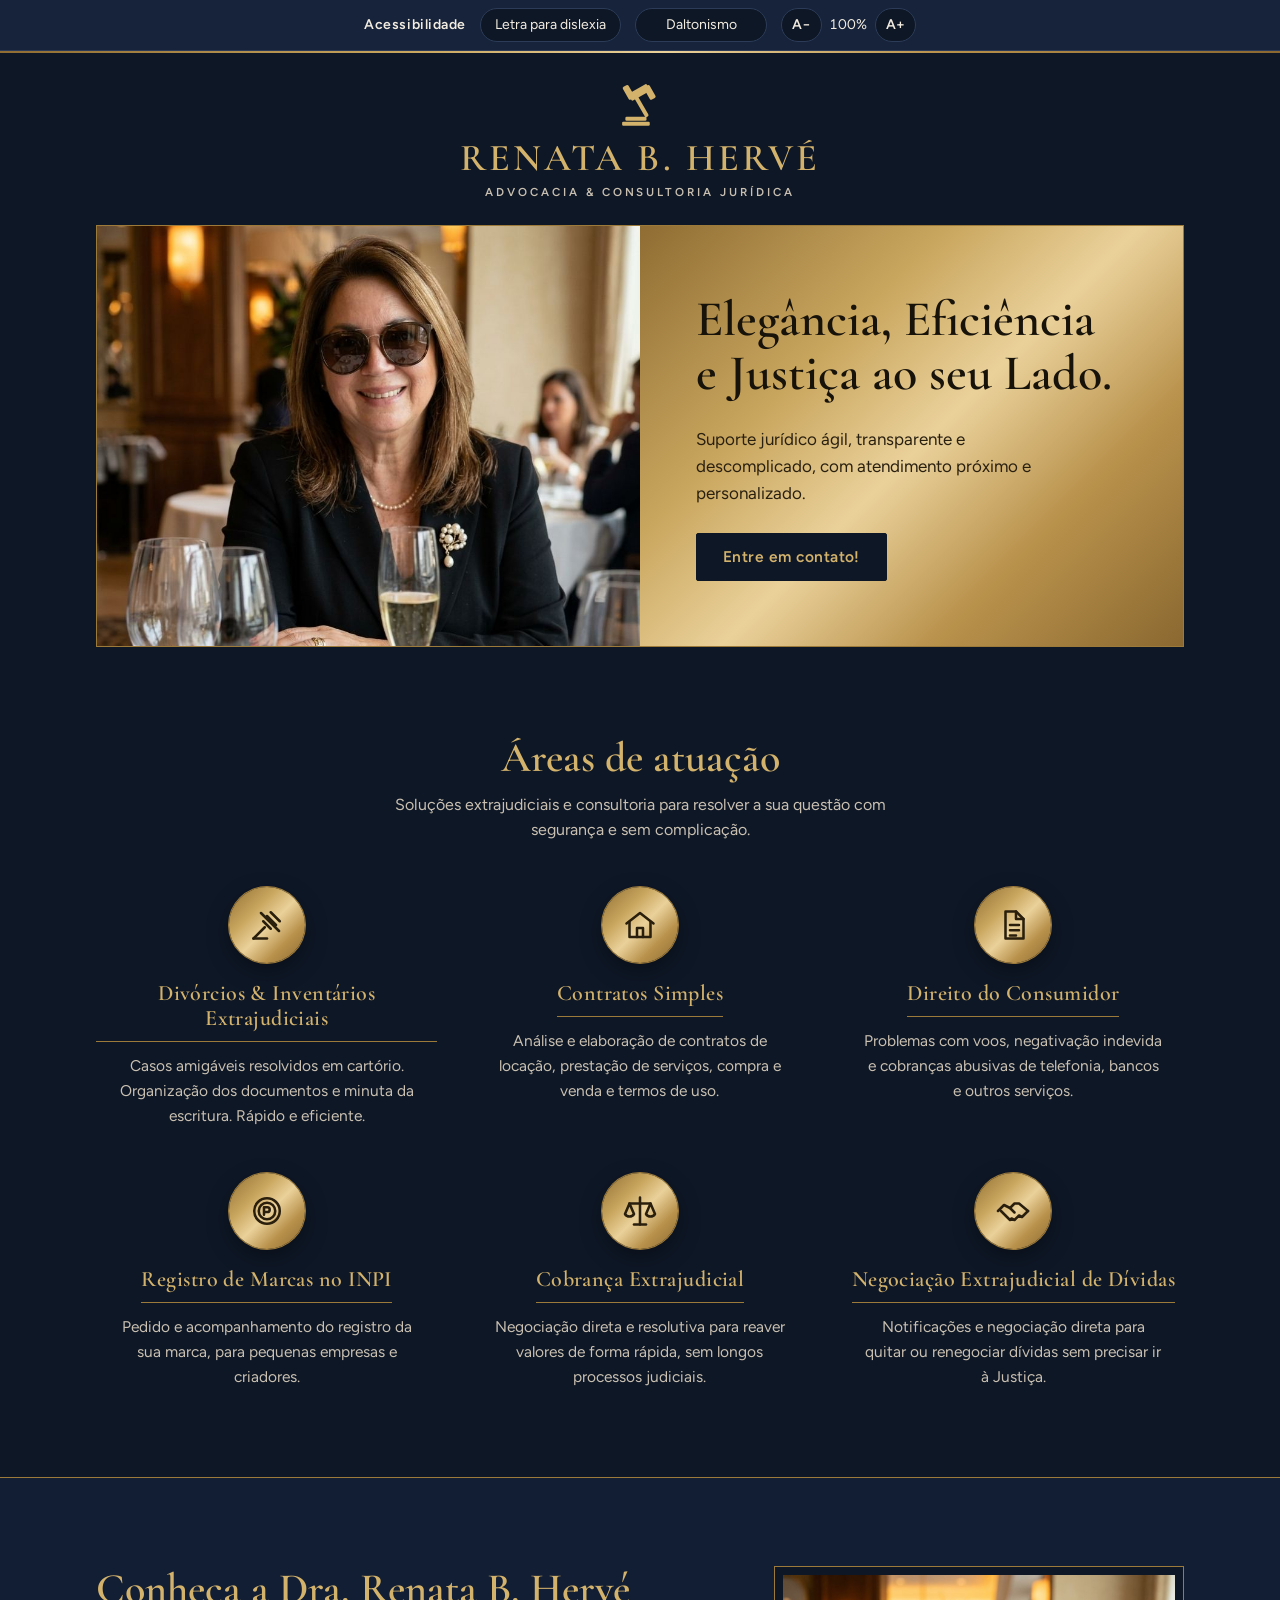
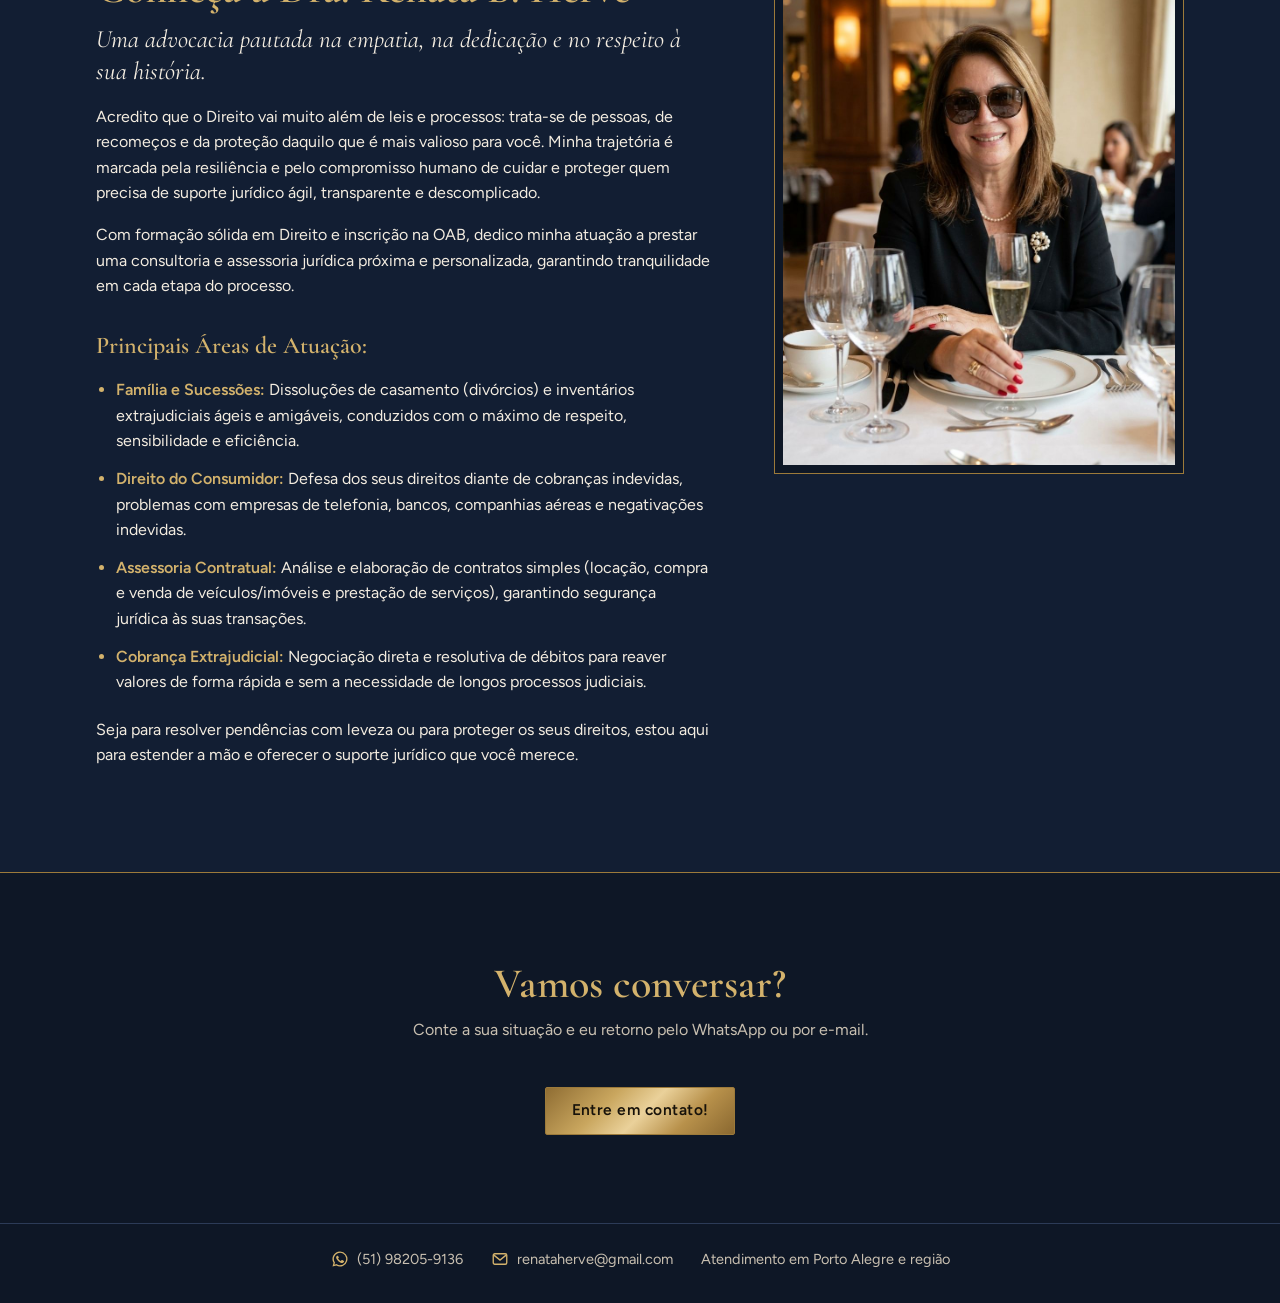
==== advocacia/index.html @ c24a920f "Site da advocacia em /advocacia/ com formulário de contato Co-Authored-By: Claude Opus 5.5 (1M conte" ====
<!doctype html>
<html lang="pt-BR">
<head>
<meta charset="utf-8">
<meta name="viewport" content="width=device-width, initial-scale=1, viewport-fit=cover">
<title>Renata B. Hervé · Advocacia e Consultoria Jurídica</title>
<meta name="description" content="Dra. Renata B. Hervé: família e sucessões, direito do consumidor, contratos, cobrança extrajudicial e registro de marcas. Atendimento próximo e descomplicado.">
<link rel="preconnect" href="https://fonts.googleapis.com">
<link rel="preconnect" href="https://fonts.gstatic.com" crossorigin>
<link rel="stylesheet" href="https://fonts.googleapis.com/css2?family=Cormorant+Garamond:wght@500;600&family=Figtree:wght@400;500;600&display=swap">
<link rel="stylesheet" href="../a11y.css">
<script src="../a11y.js" defer></script>
<style>
/* Azul-marinho e dourado, como no modelo, com tudo reto. O site é escuro nos dois temas do sistema. */
:root {
  --bg: #0e1726; --bg-soft: #16233a; --panel: #121e33; --ink: #f3ece0; --ink-soft: #c9c0b1;
  --gold: #d3b26c; --gold-deep: #9c7a3a; --gold-ink: #17120a; --line: #2c3b57;
  --accent: #d3b26c; --accent-ink: #17120a;
  --gold-grad: linear-gradient(135deg, #8f6d33 0%, #c9a65e 32%, #ead19a 52%, #b8914b 74%, #8a6830 100%);
  --font-display: "Cormorant Garamond", Georgia, "Times New Roman", serif;
  --font-body: "Figtree", "Segoe UI", system-ui, sans-serif;
  --gutter-l: max(16px, env(safe-area-inset-left, 0px));
  --gutter-r: max(16px, env(safe-area-inset-right, 0px));
  color-scheme: dark;
}
@media (prefers-color-scheme: dark) { :root:not([data-theme="light"]) { --bg: #0e1726; } }
:root[data-theme="dark"] { --bg: #0e1726; }
* { box-sizing: border-box; }
[hidden] { display: none !important; }
::selection { background: var(--gold); color: var(--gold-ink); }
html { scroll-behavior: smooth; }
body { margin: 0; background: var(--bg); color: var(--ink); font-family: var(--font-body); font-size: 16px; line-height: 1.6; }
.wrap { max-width: 1120px; margin-inline: auto; padding-left: var(--gutter-l); padding-right: var(--gutter-r); }
a { color: inherit; }
:focus-visible { outline: 2px solid var(--gold); outline-offset: 3px; border-radius: 4px; }
.fio { height: 2px; background: var(--gold-grad); }

/* Cabeçalho */
.topo { text-align: center; padding-block: 28px 24px; }
.marca { display: inline-flex; flex-direction: column; align-items: center; gap: 6px; text-decoration: none; }
.marca svg { width: 52px; height: 52px; color: var(--gold); }
.marca-nome { font-family: var(--font-display); font-weight: 600; font-size: clamp(28px, 4vw, 38px); letter-spacing: .08em; line-height: 1; color: var(--gold); }
.marca-sub { font-size: 11.5px; font-weight: 600; letter-spacing: .26em; text-transform: uppercase; color: var(--ink-soft); }

/* Destaque: foto e painel dourado lado a lado */
.destaque { display: grid; grid-template-columns: minmax(0, 1fr) minmax(0, 1fr); border: 1px solid var(--gold-deep); }
.destaque-foto { margin: 0; min-height: 420px; position: relative; }
.destaque-foto img { position: absolute; inset: 0; width: 100%; height: 100%; object-fit: cover; object-position: 50% 22%; display: block; }
.destaque-painel { background: var(--gold-grad); color: var(--gold-ink); display: grid; align-content: center; gap: 26px; padding: clamp(28px, 5vw, 56px); }
.destaque-painel h1 { font-family: var(--font-display); font-weight: 600; font-size: clamp(32px, 4.2vw, 50px); line-height: 1.08; margin: 0; text-wrap: balance; }
.destaque-painel p { margin: 0; font-size: 17px; max-width: 34ch; color: #2a2010; }

.btn { display: inline-flex; align-items: center; justify-content: center; gap: 10px; min-height: 48px; padding: 0 26px; font: inherit; font-weight: 600; font-size: 15.5px; letter-spacing: .03em; text-decoration: none; border: 1.5px solid var(--gold); cursor: pointer; border-radius: 2px; }
.btn svg { width: 20px; height: 20px; flex: none; }
.btn-escuro { background: var(--bg); color: var(--gold); border-color: var(--bg); justify-self: start; }
.btn-escuro:hover { background: #17233a; }
.btn-ouro { background: var(--gold-grad); color: var(--gold-ink); border-color: var(--gold-deep); }
.btn-ouro:hover { filter: brightness(1.06); }
.btn-linha { background: transparent; color: var(--gold); }
.btn-linha:hover { background: rgba(211,178,108,.1); }

/* Áreas de atuação */
.secao { padding-block: clamp(56px, 7vw, 88px); }
.titulo { font-family: var(--font-display); font-weight: 600; color: var(--gold); font-size: clamp(30px, 3.6vw, 42px); line-height: 1.1; margin: 0 0 10px; text-align: center; }
.titulo-sub { text-align: center; color: var(--ink-soft); margin: 0 auto 44px; max-width: 56ch; }
.areas { display: grid; grid-template-columns: repeat(3, minmax(0, 1fr)); gap: 44px 32px; margin: 0; padding: 0; list-style: none; }
.area { text-align: center; display: grid; justify-items: center; align-content: start; gap: 12px; }
.icone { width: 76px; height: 76px; border-radius: 50%; background: var(--gold-grad); display: grid; place-items: center; box-shadow: 0 0 0 1px var(--gold-deep), 0 8px 22px rgba(0,0,0,.35); }
.icone svg { width: 36px; height: 36px; color: #2a1f0c; }
.area h3 { font-family: var(--font-display); font-weight: 600; font-size: 22px; line-height: 1.15; letter-spacing: .02em; color: var(--gold); margin: 6px 0 0; padding-bottom: 10px; border-bottom: 1px solid var(--gold-deep); }
.area p { margin: 0; color: var(--ink-soft); font-size: 15.5px; max-width: 30ch; }

/* Sobre */
.sobre { background: var(--panel); border-block: 1px solid var(--gold-deep); }
.sobre .wrap { display: grid; grid-template-columns: minmax(0, 1.5fr) minmax(0, 1fr); gap: clamp(28px, 5vw, 64px); align-items: start; }
.sobre .titulo { text-align: left; }
.sobre-lead { font-family: var(--font-display); font-size: clamp(21px, 2.2vw, 25px); line-height: 1.3; color: var(--ink); margin: 0 0 22px; font-style: italic; }
.sobre-texto p { margin: 0 0 16px; max-width: 66ch; }
.sobre-texto h3 { font-family: var(--font-display); font-weight: 600; font-size: 24px; color: var(--gold); margin: 28px 0 12px; }
.sobre-texto ul { margin: 0 0 22px; padding-left: 20px; display: grid; gap: 12px; max-width: 66ch; }
.sobre-texto li::marker { color: var(--gold); }
.sobre-texto strong { color: var(--gold); font-weight: 600; }
.sobre-foto { margin: 0; border: 1px solid var(--gold-deep); padding: 8px; background: var(--bg); position: sticky; top: 24px; }
.sobre-foto img { width: 100%; height: auto; display: block; aspect-ratio: 4 / 5; object-fit: cover; object-position: 50% 20%; }

/* Contato */
.contato { text-align: center; }
.contato .acoes { display: flex; flex-wrap: wrap; gap: 12px; justify-content: center; margin-top: 8px; }
.rodape { border-top: 1px solid var(--line); padding-block: 24px 32px; color: var(--ink-soft); font-size: 14.5px; }
.rodape .wrap { display: flex; flex-wrap: wrap; gap: 10px 28px; justify-content: center; align-items: center; }
.rodape a { text-decoration: none; display: inline-flex; align-items: center; gap: 8px; }
.rodape a:hover { color: var(--gold); }
.rodape svg { width: 18px; height: 18px; color: var(--gold); flex: none; }

/* Formulário "Entre em contato!" */
dialog.form { width: min(520px, calc(100vw - 32px)); max-height: calc(100dvh - 32px); padding: 0; border: 1px solid var(--gold-deep); background: var(--bg-soft); color: var(--ink); overflow: auto; }
dialog.form::backdrop { background: rgba(5, 9, 16, .72); }
.form-corpo { padding: 26px clamp(18px, 4vw, 30px) 28px; display: grid; gap: 16px; }
.form-topo { display: flex; justify-content: space-between; align-items: start; gap: 12px; }
.form h2 { font-family: var(--font-display); font-weight: 600; color: var(--gold); font-size: 30px; line-height: 1.1; margin: 0; }
.form-intro { margin: -6px 0 0; color: var(--ink-soft); font-size: 15px; }
.fechar { background: none; border: 1px solid var(--line); color: var(--ink); width: 40px; height: 40px; flex: none; display: grid; place-items: center; cursor: pointer; border-radius: 2px; }
.fechar:hover { border-color: var(--gold); color: var(--gold); }
.fechar svg { width: 18px; height: 18px; }
.campo { display: grid; gap: 6px; }
.campo label { font-weight: 600; font-size: 14.5px; }
.campo input, .campo select, .campo textarea { font: inherit; color: var(--ink); background: var(--bg); border: 1px solid var(--line); border-radius: 2px; padding: 11px 12px; width: 100%; }
.campo textarea { min-height: 130px; resize: vertical; }
.campo input:focus, .campo select:focus, .campo textarea:focus { outline: 2px solid var(--gold); outline-offset: 0; border-color: var(--gold); }
.erro { color: #f1a78f; font-size: 14px; margin: -4px 0 0; }
.form-acoes { display: grid; grid-template-columns: 1fr 1fr; gap: 10px; margin-top: 4px; }

@media (max-width: 900px) {
  .areas { grid-template-columns: repeat(2, minmax(0, 1fr)); }
  .sobre .wrap { grid-template-columns: minmax(0, 1fr); }
  .sobre-foto { position: static; max-width: 420px; order: -1; }
}
@media (max-width: 720px) {
  .destaque { grid-template-columns: minmax(0, 1fr); }
  .destaque-foto { min-height: 0; aspect-ratio: 4 / 4.2; }
  .btn-escuro { justify-self: stretch; }
}
@media (max-width: 520px) {
  .areas { grid-template-columns: minmax(0, 1fr); gap: 36px; }
  .form-acoes { grid-template-columns: minmax(0, 1fr); }
  .contato .btn { width: 100%; }
}
</style>
</head>
<body>
<div class="fio"></div>
<header class="topo">
  <a class="marca" href="./" aria-label="Renata B. Hervé, Advocacia e Consultoria Jurídica, início">
    <svg viewBox="0 0 64 64" fill="currentColor" aria-hidden="true">
      <rect x="18" y="9" width="26" height="10" rx="2" transform="rotate(-30 31 14)"/>
      <rect x="14" y="5" width="8" height="18" rx="2" transform="rotate(-30 18 14)"/>
      <rect x="40" y="5" width="8" height="18" rx="2" transform="rotate(-30 44 14)"/>
      <rect x="31" y="16" width="5" height="30" rx="2" transform="rotate(-30 33.5 31)"/>
      <rect x="10" y="50" width="34" height="5" rx="1.5"/>
      <rect x="14" y="44" width="26" height="5" rx="1.5"/>
    </svg>
    <span class="marca-nome">RENATA B. HERVÉ</span>
    <span class="marca-sub">Advocacia &amp; Consultoria Jurídica</span>
  </a>
</header>

<main>
  <div class="wrap">
    <section class="destaque" aria-labelledby="titulo-principal">
      <figure class="destaque-foto"><img src="../img/renata.jpg" alt="Dra. Renata B. Hervé sorrindo, sentada à mesa de um restaurante" width="896" height="1195"></figure>
      <div class="destaque-painel">
        <h1 id="titulo-principal">Elegância, Eficiência e Justiça ao seu Lado.</h1>
        <p>Suporte jurídico ágil, transparente e descomplicado, com atendimento próximo e personalizado.</p>
        <button type="button" class="btn btn-escuro" data-abrir-form>Entre em contato!</button>
      </div>
    </section>
  </div>

  <section class="secao" id="areas" aria-labelledby="areas-titulo">
    <div class="wrap">
      <h2 class="titulo" id="areas-titulo">Áreas de atuação</h2>
      <p class="titulo-sub">Soluções extrajudiciais e consultoria para resolver a sua questão com segurança e sem complicação.</p>
      <ul class="areas">
        <li class="area">
          <span class="icone" aria-hidden="true"><svg viewBox="0 0 24 24" fill="none" stroke="currentColor" stroke-width="1.7" stroke-linecap="round" stroke-linejoin="round"><path d="m14.5 3.5 6 6M12 6l6 6M9.5 9.5l5 5M8 4l12 12M3 21l7.5-7.5"/><path d="M3 21h9"/></svg></span>
          <h3>Divórcios &amp; Inventários Extrajudiciais</h3>
          <p>Casos amigáveis resolvidos em cartório. Organização dos documentos e minuta da escritura. Rápido e eficiente.</p>
        </li>
        <li class="area">
          <span class="icone" aria-hidden="true"><svg viewBox="0 0 24 24" fill="none" stroke="currentColor" stroke-width="1.7" stroke-linecap="round" stroke-linejoin="round"><path d="M3 11 12 4l9 7"/><path d="M5 10v10h14V10"/><path d="M10 20v-6h4v6"/></svg></span>
          <h3>Contratos Simples</h3>
          <p>Análise e elaboração de contratos de locação, prestação de serviços, compra e venda e termos de uso.</p>
        </li>
        <li class="area">
          <span class="icone" aria-hidden="true"><svg viewBox="0 0 24 24" fill="none" stroke="currentColor" stroke-width="1.7" stroke-linecap="round" stroke-linejoin="round"><path d="M7 3h7l5 5v13H7z"/><path d="M14 3v5h5"/><path d="M10 12h6M10 15.5h6M10 19h4"/></svg></span>
          <h3>Direito do Consumidor</h3>
          <p>Problemas com voos, negativação indevida e cobranças abusivas de telefonia, bancos e outros serviços.</p>
        </li>
        <li class="area">
          <span class="icone" aria-hidden="true"><svg viewBox="0 0 24 24" fill="none" stroke="currentColor" stroke-width="1.7" stroke-linecap="round" stroke-linejoin="round"><circle cx="12" cy="12" r="8.5"/><circle cx="12" cy="12" r="5.5"/><path d="M10 14.5v-5h2.2a1.6 1.6 0 0 1 0 3.2H10"/></svg></span>
          <h3>Registro de Marcas no INPI</h3>
          <p>Pedido e acompanhamento do registro da sua marca, para pequenas empresas e criadores.</p>
        </li>
        <li class="area">
          <span class="icone" aria-hidden="true"><svg viewBox="0 0 24 24" fill="none" stroke="currentColor" stroke-width="1.7" stroke-linecap="round" stroke-linejoin="round"><path d="M12 3v18M5 7h14"/><path d="m5 7-3 7a3.5 3.5 0 0 0 6 0z"/><path d="m19 7-3 7a3.5 3.5 0 0 0 6 0z"/><path d="M8 21h8"/></svg></span>
          <h3>Cobrança Extrajudicial</h3>
          <p>Negociação direta e resolutiva para reaver valores de forma rápida, sem longos processos judiciais.</p>
        </li>
        <li class="area">
          <span class="icone" aria-hidden="true"><svg viewBox="0 0 24 24" fill="none" stroke="currentColor" stroke-width="1.7" stroke-linecap="round" stroke-linejoin="round"><path d="m2 12 4-4 4 2 3-3h3l6 5"/><path d="m22 12-4 4-2-1-3 3-2-1-1 1-6-6"/><path d="m10 10 3 3"/></svg></span>
          <h3>Negociação Extrajudicial de Dívidas</h3>
          <p>Notificações e negociação direta para quitar ou renegociar dívidas sem precisar ir à Justiça.</p>
        </li>
      </ul>
    </div>
  </section>

  <section class="secao sobre" id="sobre" aria-labelledby="sobre-titulo">
    <div class="wrap">
      <div class="sobre-texto">
        <h2 class="titulo" id="sobre-titulo">Conheça a Dra. Renata B. Hervé</h2>
        <p class="sobre-lead">Uma advocacia pautada na empatia, na dedicação e no respeito à sua história.</p>
        <p>Acredito que o Direito vai muito além de leis e processos: trata-se de pessoas, de recomeços e da proteção daquilo que é mais valioso para você. Minha trajetória é marcada pela resiliência e pelo compromisso humano de cuidar e proteger quem precisa de suporte jurídico ágil, transparente e descomplicado.</p>
        <p>Com formação sólida em Direito e inscrição na OAB, dedico minha atuação a prestar uma consultoria e assessoria jurídica próxima e personalizada, garantindo tranquilidade em cada etapa do processo.</p>
        <h3>Principais Áreas de Atuação:</h3>
        <ul>
          <li><strong>Família e Sucessões:</strong> Dissoluções de casamento (divórcios) e inventários extrajudiciais ágeis e amigáveis, conduzidos com o máximo de respeito, sensibilidade e eficiência.</li>
          <li><strong>Direito do Consumidor:</strong> Defesa dos seus direitos diante de cobranças indevidas, problemas com empresas de telefonia, bancos, companhias aéreas e negativações indevidas.</li>
          <li><strong>Assessoria Contratual:</strong> Análise e elaboração de contratos simples (locação, compra e venda de veículos/imóveis e prestação de serviços), garantindo segurança jurídica às suas transações.</li>
          <li><strong>Cobrança Extrajudicial:</strong> Negociação direta e resolutiva de débitos para reaver valores de forma rápida e sem a necessidade de longos processos judiciais.</li>
        </ul>
        <p>Seja para resolver pendências com leveza ou para proteger os seus direitos, estou aqui para estender a mão e oferecer o suporte jurídico que você merece.</p>
      </div>
      <figure class="sobre-foto"><img src="../img/renata.jpg" alt="" width="896" height="1195" loading="lazy"></figure>
    </div>
  </section>

  <section class="secao contato" id="contato" aria-labelledby="contato-titulo">
    <div class="wrap">
      <h2 class="titulo" id="contato-titulo">Vamos conversar?</h2>
      <p class="titulo-sub">Conte a sua situação e eu retorno pelo WhatsApp ou por e-mail.</p>
      <div class="acoes"><button type="button" class="btn btn-ouro" data-abrir-form>Entre em contato!</button></div>
    </div>
  </section>
</main>

<footer class="rodape">
  <div class="wrap">
    <a href="https://wa.me/5551982059136" target="_blank" rel="noopener"><svg viewBox="0 0 24 24" fill="currentColor" aria-hidden="true"><path d="M12 2a10 10 0 0 0-8.6 15.1L2 22l5-1.3A10 10 0 1 0 12 2zm0 18.2a8.2 8.2 0 0 1-4.2-1.2l-.3-.2-3 .8.8-2.9-.2-.3A8.2 8.2 0 1 1 12 20.2zm4.5-6.1c-.2-.1-1.5-.7-1.7-.8s-.4-.1-.6.1-.7.8-.8 1-.3.2-.5.1a6.7 6.7 0 0 1-3.3-2.9c-.3-.4.2-.4.7-1.4.1-.2 0-.3 0-.4l-.8-1.8c-.2-.5-.4-.4-.6-.4h-.5a1 1 0 0 0-.7.3 3 3 0 0 0-.9 2.2 5.1 5.1 0 0 0 1.1 2.7 11.6 11.6 0 0 0 4.4 3.9c1.6.7 2.3.8 3.1.6a2.7 2.7 0 0 0 1.8-1.2 2.2 2.2 0 0 0 .2-1.3c-.1-.1-.3-.2-.5-.3z"/></svg>(51) 98205-9136</a>
    <a href="mailto:renataherve@gmail.com"><svg viewBox="0 0 24 24" fill="none" stroke="currentColor" stroke-width="1.8" aria-hidden="true"><rect x="3" y="5" width="18" height="14" rx="2"/><path d="m3.5 6.5 8.5 7 8.5-7"/></svg>renataherve@gmail.com</a>
    <span>Atendimento em Porto Alegre e região</span>
  </div>
</footer>

<dialog class="form" id="form-contato" aria-labelledby="form-titulo">
  <form class="form-corpo" method="dialog" novalidate>
    <div class="form-topo">
      <h2 id="form-titulo">Entre em contato!</h2>
      <button type="button" class="fechar" data-fechar aria-label="Fechar"><svg viewBox="0 0 24 24" fill="none" stroke="currentColor" stroke-width="2" stroke-linecap="round" aria-hidden="true"><path d="M6 6l12 12M18 6 6 18"/></svg></button>
    </div>
    <p class="form-intro">Preencha e escolha abaixo por onde quer enviar. A mensagem abre pronta no seu WhatsApp ou no seu e-mail.</p>
    <div class="campo">
      <label for="f-nome">Seu nome</label>
      <input id="f-nome" name="nome" autocomplete="name" required>
    </div>
    <div class="campo">
      <label for="f-tipo">Tipo de serviço</label>
      <select id="f-tipo" name="tipo" required>
        <option value="">Escolha uma opção</option>
        <option>Divórcios e Inventários Extrajudiciais</option>
        <option>Contratos Simples</option>
        <option>Direito do Consumidor</option>
        <option>Registro de Marcas no INPI</option>
        <option>Cobrança Extrajudicial</option>
        <option>Negociação Extrajudicial de Dívidas</option>
        <option>Outro</option>
      </select>
    </div>
    <div class="campo">
      <label for="f-msg">Conte a sua situação</label>
      <textarea id="f-msg" name="mensagem" rows="5"></textarea>
    </div>
    <p class="erro" id="f-erro" role="alert" hidden></p>
    <div class="form-acoes">
      <button type="button" class="btn btn-ouro" data-enviar="whatsapp"><svg viewBox="0 0 24 24" fill="currentColor" aria-hidden="true"><path d="M12 2a10 10 0 0 0-8.6 15.1L2 22l5-1.3A10 10 0 1 0 12 2zm0 18.2a8.2 8.2 0 0 1-4.2-1.2l-.3-.2-3 .8.8-2.9-.2-.3A8.2 8.2 0 1 1 12 20.2z"/></svg>WhatsApp</button>
      <button type="button" class="btn btn-linha" data-enviar="email"><svg viewBox="0 0 24 24" fill="none" stroke="currentColor" stroke-width="1.8" aria-hidden="true"><rect x="3" y="5" width="18" height="14" rx="2"/><path d="m3.5 6.5 8.5 7 8.5-7"/></svg>E-mail</button>
    </div>
  </form>
</dialog>

<script>
(function () {
  var WHATS = '5551982059136';
  var EMAIL = 'renataherve@gmail.com';
  var dlg = document.getElementById('form-contato');
  var nome = document.getElementById('f-nome');
  var tipo = document.getElementById('f-tipo');
  var msg = document.getElementById('f-msg');
  var erro = document.getElementById('f-erro');

  document.querySelectorAll('[data-abrir-form]').forEach(function (b) {
    b.addEventListener('click', function () { erro.hidden = true; dlg.showModal(); nome.focus(); });
  });
  dlg.querySelector('[data-fechar]').addEventListener('click', function () { dlg.close(); });
  // Clicar fora da caixa fecha o formulário
  dlg.addEventListener('click', function (e) { if (e.target === dlg) dlg.close(); });

  [nome, tipo].forEach(function (c) { c.addEventListener('input', function () { if (!erro.hidden) validar(); }); });

  function validar() {
    var falta = [];
    if (!nome.value.trim()) falta.push('seu nome');
    if (!tipo.value) falta.push('o tipo de serviço');
    if (!falta.length) { erro.hidden = true; return true; }
    erro.textContent = 'Preencha ' + falta.join(' e ') + ' para continuar.';
    erro.hidden = false;
    return false;
  }

  dlg.querySelectorAll('[data-enviar]').forEach(function (b) {
    b.addEventListener('click', function () {
      if (!validar()) { (!nome.value.trim() ? nome : tipo).focus(); return; }
      var n = nome.value.trim(), t = tipo.value, m = msg.value.trim();
      if (b.getAttribute('data-enviar') === 'whatsapp') {
        var texto = 'Olá, sou ' + n + '. Quero falar sobre ' + t + '.' + (m ? '\n\n' + m : '');
        window.open('https://wa.me/' + WHATS + '?text=' + encodeURIComponent(texto), '_blank', 'noopener');
      } else {
        var assunto = n + ' - ' + t;
        var corpo = 'Olá, Dra. Renata.\n\nMeu nome é ' + n + ' e gostaria de falar sobre ' + t + '.' + (m ? '\n\n' + m : '') + '\n\nAtenciosamente,\n' + n;
        location.href = 'mailto:' + EMAIL + '?subject=' + encodeURIComponent(assunto) + '&body=' + encodeURIComponent(corpo);
      }
    });
  });
})();
</script>
</body>
</html>
---- a11y.css ----
/* Barra de acessibilidade: fonte para dislexia, filtros para daltonismo e tamanho do texto.
   Usa as cores de cada página (--bg-soft, --ink, --line, --accent) e tem valores de reserva. */
@font-face { font-family: "OpenDyslexic"; src: url("fonts/opendyslexic-latin-400-normal.woff2") format("woff2"); font-weight: 400; font-style: normal; font-display: swap; }
@font-face { font-family: "OpenDyslexic"; src: url("fonts/opendyslexic-latin-700-normal.woff2") format("woff2"); font-weight: 600 900; font-style: normal; font-display: swap; }
@font-face { font-family: "OpenDyslexic"; src: url("fonts/opendyslexic-latin-400-italic.woff2") format("woff2"); font-weight: 400; font-style: italic; font-display: swap; }

.a11y-bar { position: relative; z-index: 20; background: var(--bg-soft, #ece3d7); color: var(--ink, #2a221c); border-bottom: 1px solid var(--line, #d3c6b5); font-family: "Figtree", "Segoe UI", system-ui, sans-serif; font-size: 14px; line-height: 1.2; }
.a11y-bar .a11y-inner { display: flex; flex-wrap: wrap; align-items: center; justify-content: center; gap: 8px 14px; padding-block: 8px; padding-left: max(16px, env(safe-area-inset-left, 0px)); padding-right: max(16px, env(safe-area-inset-right, 0px)); }
.a11y-bar .a11y-label { font-weight: 600; letter-spacing: .04em; }
.a11y-bar button { font: inherit; font-size: 14px; color: inherit; background: var(--bg, #f5efe7); border: 1px solid var(--line, #d3c6b5); border-radius: 999px; min-height: 34px; padding: 0 14px; cursor: pointer; }
.a11y-menu { position: relative; }
.a11y-bar .a11y-menu-btn { min-width: 132px; }
.a11y-bar .a11y-menu-btn[aria-expanded="true"] { border-color: var(--accent, #6e5641); }
.a11y-bar .a11y-menu-btn.a11y-ativo { background: var(--accent, #6e5641); border-color: var(--accent, #6e5641); color: var(--accent-ink, #fbf7f1); }
/* padding-top no lugar de margem: o mouse passa do botão para a lista sem sair do menu */
.a11y-menu-lista { position: absolute; top: 100%; left: 50%; transform: translateX(-50%); z-index: 30; margin: 0; padding: 6px 0 0; list-style: none; min-width: 260px; max-width: calc(100vw - 32px); }
.a11y-menu-lista::before { content: ""; position: absolute; inset: 6px 0 0; z-index: -1; background: var(--bg, #f5efe7); border: 1px solid var(--line, #d3c6b5); border-radius: 14px; box-shadow: 0 12px 28px rgba(0,0,0,.18); }
.a11y-menu-lista li { padding: 9px 14px; cursor: pointer; line-height: 1.3; }
.a11y-menu-lista li:first-child { margin-top: 6px; }
.a11y-menu-lista li:last-child { margin-bottom: 6px; }
.a11y-menu-lista li:hover, .a11y-menu-lista li:focus { background: var(--bg-soft, #ece3d7); outline: none; }
.a11y-menu-lista li:focus-visible { box-shadow: inset 0 0 0 2px var(--accent, #6e5641); }
.a11y-menu-lista li[aria-selected="true"] { font-weight: 600; color: var(--accent, #6e5641); }
.a11y-menu-lista li[aria-selected="true"]::before { content: "✓ "; }
.a11y-bar button[aria-pressed="true"] { background: var(--accent, #6e5641); border-color: var(--accent, #6e5641); color: var(--accent-ink, #fbf7f1); }
.a11y-bar button:hover { border-color: var(--accent, #6e5641); }
.a11y-bar :focus-visible { outline: 2px solid var(--accent, #6e5641); outline-offset: 2px; }
.a11y-bar .a11y-size { display: inline-flex; align-items: center; gap: 4px; }
.a11y-bar .a11y-size button { min-width: 40px; padding: 0 10px; font-weight: 600; }
.a11y-bar .a11y-size output { min-width: 3.2em; text-align: center; font-variant-numeric: tabular-nums; }
.a11y-svg { position: absolute; width: 0; height: 0; overflow: hidden; }

/* Conteúdo que recebe os ajustes */
#conteudo { position: relative; zoom: var(--a11y-zoom, 1); }
html.a11y-dislexia #conteudo, html.a11y-dislexia #conteudo * { font-family: "OpenDyslexic", "Comic Sans MS", sans-serif !important; letter-spacing: 0 !important; }
html.a11y-dislexia #conteudo p, html.a11y-dislexia #conteudo li { line-height: 1.75; }
/* Com letra maior ou mais larga, palavras longas quebram em vez de empurrar a página para o lado */
#conteudo { overflow-wrap: anywhere; }
#conteudo h1, #conteudo h2, #conteudo h3 { hyphens: auto; }

html[data-daltonismo="protanopia"] #conteudo { filter: url(#a11y-protanopia); }
html[data-daltonismo="protanomalia"] #conteudo { filter: url(#a11y-protanomalia); }
html[data-daltonismo="deuteranopia"] #conteudo { filter: url(#a11y-deuteranopia); }
html[data-daltonismo="deuteranomalia"] #conteudo { filter: url(#a11y-deuteranomalia); }
html[data-daltonismo="tritanopia"] #conteudo { filter: url(#a11y-tritanopia); }
html[data-daltonismo="tritanomalia"] #conteudo { filter: url(#a11y-tritanomalia); }
/* Sem percepção de cor (total ou parcial): reforça o contraste em vez de mexer nas cores */
html[data-daltonismo="acromatopsia"] #conteudo { filter: grayscale(1) contrast(1.35); }
html[data-daltonismo="acromatomalia"] #conteudo { filter: saturate(1.6) contrast(1.25); }

@media (max-width: 520px) {
  .a11y-bar .a11y-label { display: none; }
  .a11y-bar .a11y-inner { gap: 6px 8px; padding-block: 6px; }
  .a11y-bar button { font-size: 13px; padding: 0 10px; }
  /* No celular a lista ocupa a largura da barra, para não sair da tela */
  .a11y-menu { position: static; }
  .a11y-menu-lista { left: 16px; right: 16px; transform: none; min-width: 0; max-width: none; }
  .a11y-bar .a11y-menu-btn { min-width: 0; max-width: 150px; overflow: hidden; text-overflow: ellipsis; white-space: nowrap; }
}
.a11y-menu-lista[hidden] { display: none; }
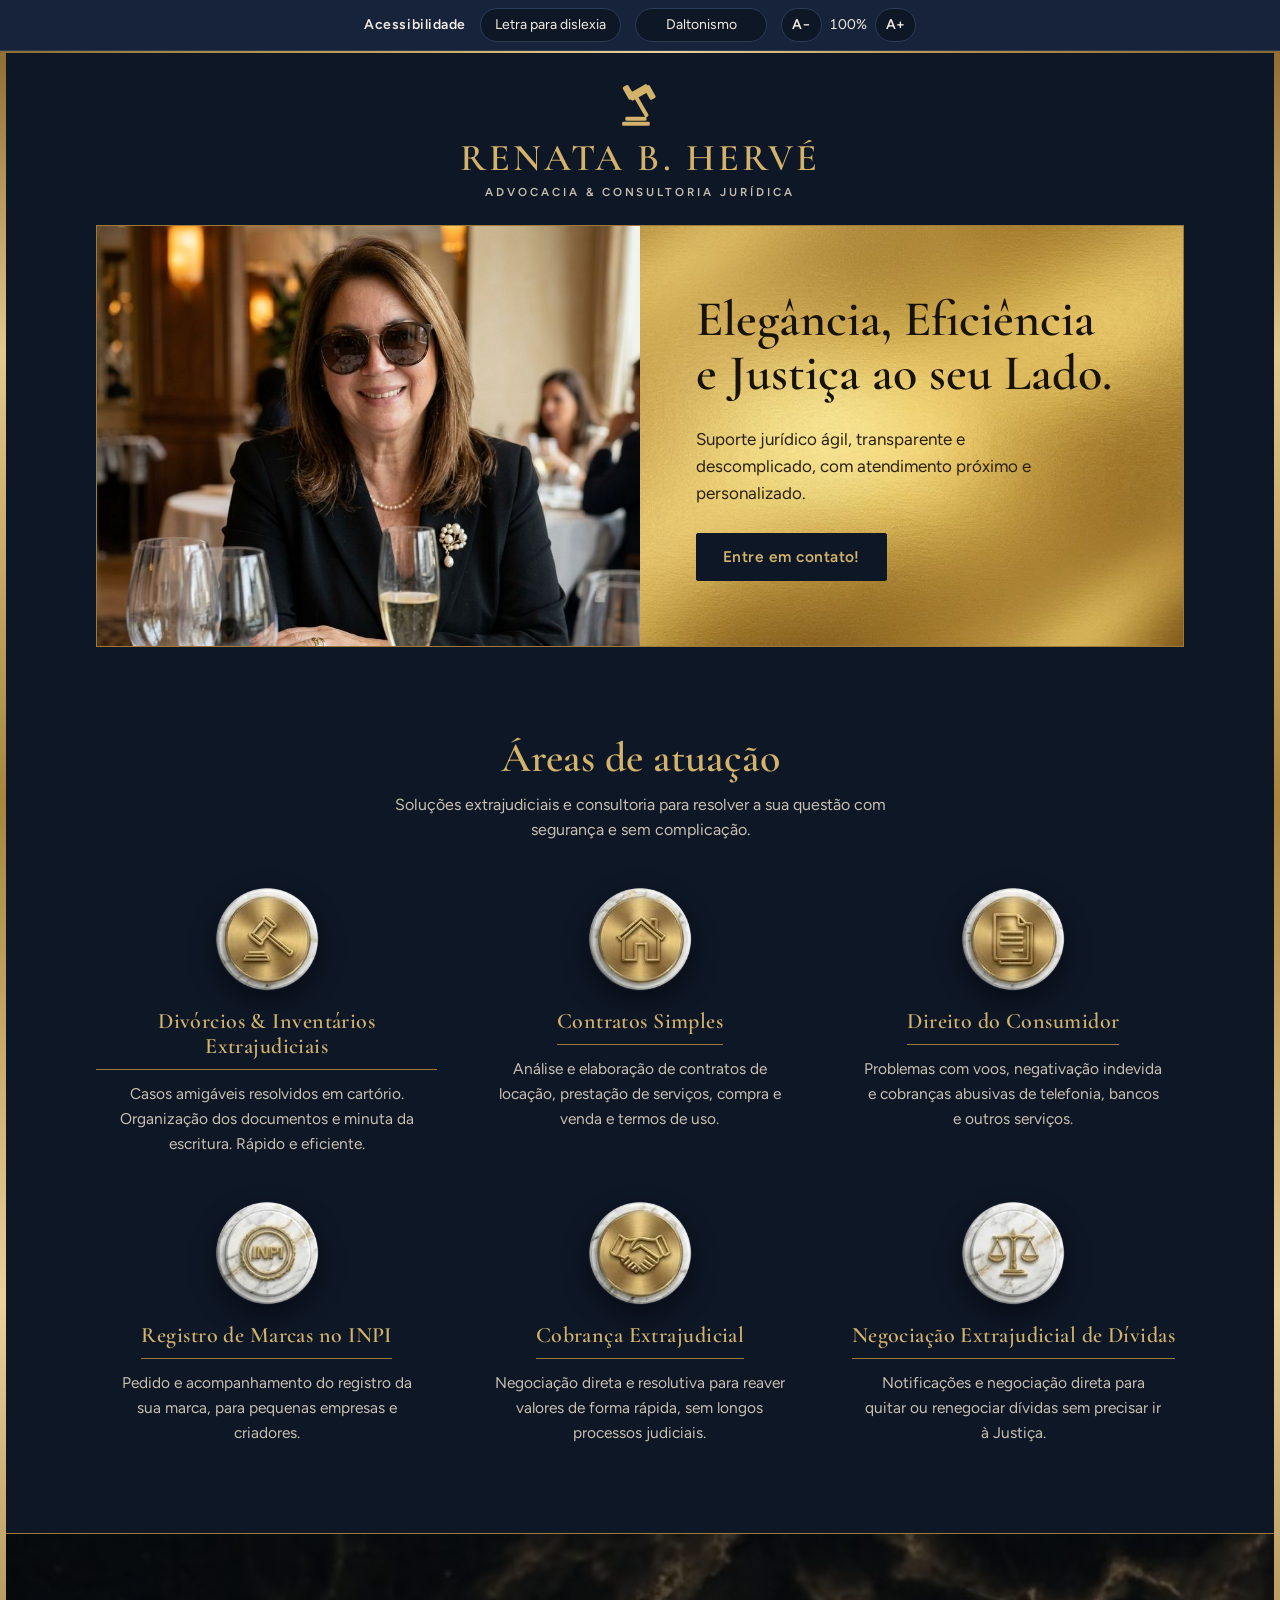
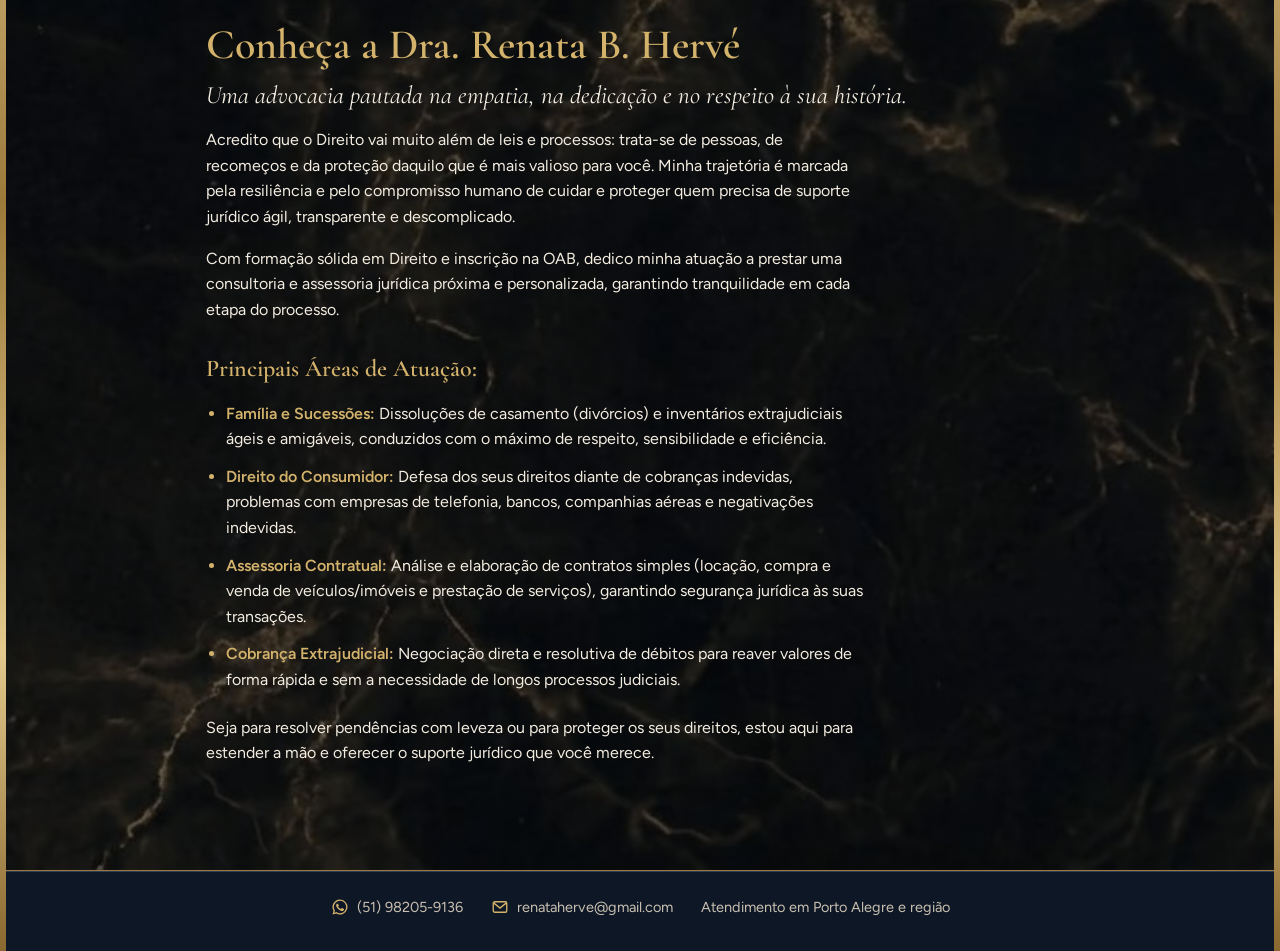
==== commit 00b71482: "Advocacia: barras douradas, fundo dourado, ícones do modelo e mármore no Sobre Co-Authored-By: Claud" ====
--- a/advocacia/index.html
+++ b/advocacia/index.html
@@ -34,6 +34,13 @@
 a { color: inherit; }
 :focus-visible { outline: 2px solid var(--gold); outline-offset: 3px; border-radius: 4px; }
 .fio { height: 2px; background: var(--gold-grad); }
+/* Página emoldurada: duas barras douradas acompanham a página de cima a baixo */
+body { background: #080e18; }
+.pagina { position: relative; max-width: 1280px; margin-inline: auto; background: var(--bg); padding-inline: 6px; }
+.pagina::before, .pagina::after { content: ""; position: absolute; top: 0; bottom: 0; width: 6px; pointer-events: none; z-index: 1;
+  background: linear-gradient(to bottom, #8f6d33, #e3c98d 12%, #a8843f 30%, #ead19a 50%, #9c7a3a 70%, #e3c98d 88%, #8a6830); }
+.pagina::before { left: 0; }
+.pagina::after { right: 0; }
 
 /* Cabeçalho */
 .topo { text-align: center; padding-block: 28px 24px; }
@@ -46,7 +53,7 @@
 .destaque { display: grid; grid-template-columns: minmax(0, 1fr) minmax(0, 1fr); border: 1px solid var(--gold-deep); }
 .destaque-foto { margin: 0; min-height: 420px; position: relative; }
 .destaque-foto img { position: absolute; inset: 0; width: 100%; height: 100%; object-fit: cover; object-position: 50% 22%; display: block; }
-.destaque-painel { background: var(--gold-grad); color: var(--gold-ink); display: grid; align-content: center; gap: 26px; padding: clamp(28px, 5vw, 56px); }
+.destaque-painel { background: #c9a65e url("img/fundo-dourado.jpg") center / cover no-repeat; color: var(--gold-ink); display: grid; align-content: center; gap: 26px; padding: clamp(28px, 5vw, 56px); }
 .destaque-painel h1 { font-family: var(--font-display); font-weight: 600; font-size: clamp(32px, 4.2vw, 50px); line-height: 1.08; margin: 0; text-wrap: balance; }
 .destaque-painel p { margin: 0; font-size: 17px; max-width: 34ch; color: #2a2010; }
 
@@ -65,14 +72,14 @@
 .titulo-sub { text-align: center; color: var(--ink-soft); margin: 0 auto 44px; max-width: 56ch; }
 .areas { display: grid; grid-template-columns: repeat(3, minmax(0, 1fr)); gap: 44px 32px; margin: 0; padding: 0; list-style: none; }
 .area { text-align: center; display: grid; justify-items: center; align-content: start; gap: 12px; }
-.icone { width: 76px; height: 76px; border-radius: 50%; background: var(--gold-grad); display: grid; place-items: center; box-shadow: 0 0 0 1px var(--gold-deep), 0 8px 22px rgba(0,0,0,.35); }
-.icone svg { width: 36px; height: 36px; color: #2a1f0c; }
+.icone { width: 104px; height: 104px; border-radius: 50%; display: block; box-shadow: 0 10px 26px rgba(0,0,0,.45); }
 .area h3 { font-family: var(--font-display); font-weight: 600; font-size: 22px; line-height: 1.15; letter-spacing: .02em; color: var(--gold); margin: 6px 0 0; padding-bottom: 10px; border-bottom: 1px solid var(--gold-deep); }
 .area p { margin: 0; color: var(--ink-soft); font-size: 15.5px; max-width: 30ch; }
 
 /* Sobre */
-.sobre { background: var(--panel); border-block: 1px solid var(--gold-deep); }
-.sobre .wrap { display: grid; grid-template-columns: minmax(0, 1.5fr) minmax(0, 1fr); gap: clamp(28px, 5vw, 64px); align-items: start; }
+/* Fundo de mármore escuro; um véu por cima deixa o texto fácil de ler */
+.sobre { background: linear-gradient(rgba(8,10,14,.62), rgba(8,10,14,.62)), #0b0b0b url("img/fundo-marmore.jpg") center / cover no-repeat; border-block: 1px solid var(--gold-deep); }
+.sobre .wrap { max-width: 900px; }
 .sobre .titulo { text-align: left; }
 .sobre-lead { font-family: var(--font-display); font-size: clamp(21px, 2.2vw, 25px); line-height: 1.3; color: var(--ink); margin: 0 0 22px; font-style: italic; }
 .sobre-texto p { margin: 0 0 16px; max-width: 66ch; }
@@ -80,12 +87,7 @@
 .sobre-texto ul { margin: 0 0 22px; padding-left: 20px; display: grid; gap: 12px; max-width: 66ch; }
 .sobre-texto li::marker { color: var(--gold); }
 .sobre-texto strong { color: var(--gold); font-weight: 600; }
-.sobre-foto { margin: 0; border: 1px solid var(--gold-deep); padding: 8px; background: var(--bg); position: sticky; top: 24px; }
-.sobre-foto img { width: 100%; height: auto; display: block; aspect-ratio: 4 / 5; object-fit: cover; object-position: 50% 20%; }
-
-/* Contato */
-.contato { text-align: center; }
-.contato .acoes { display: flex; flex-wrap: wrap; gap: 12px; justify-content: center; margin-top: 8px; }
+
 .rodape { border-top: 1px solid var(--line); padding-block: 24px 32px; color: var(--ink-soft); font-size: 14.5px; }
 .rodape .wrap { display: flex; flex-wrap: wrap; gap: 10px 28px; justify-content: center; align-items: center; }
 .rodape a { text-decoration: none; display: inline-flex; align-items: center; gap: 8px; }
@@ -112,8 +114,6 @@
 
 @media (max-width: 900px) {
   .areas { grid-template-columns: repeat(2, minmax(0, 1fr)); }
-  .sobre .wrap { grid-template-columns: minmax(0, 1fr); }
-  .sobre-foto { position: static; max-width: 420px; order: -1; }
 }
 @media (max-width: 720px) {
   .destaque { grid-template-columns: minmax(0, 1fr); }
@@ -123,11 +123,11 @@
 @media (max-width: 520px) {
   .areas { grid-template-columns: minmax(0, 1fr); gap: 36px; }
   .form-acoes { grid-template-columns: minmax(0, 1fr); }
-  .contato .btn { width: 100%; }
 }
 </style>
 </head>
 <body>
+<div class="pagina">
 <div class="fio"></div>
 <header class="topo">
   <a class="marca" href="./" aria-label="Renata B. Hervé, Advocacia e Consultoria Jurídica, início">
@@ -162,32 +162,32 @@
       <p class="titulo-sub">Soluções extrajudiciais e consultoria para resolver a sua questão com segurança e sem complicação.</p>
       <ul class="areas">
         <li class="area">
-          <span class="icone" aria-hidden="true"><svg viewBox="0 0 24 24" fill="none" stroke="currentColor" stroke-width="1.7" stroke-linecap="round" stroke-linejoin="round"><path d="m14.5 3.5 6 6M12 6l6 6M9.5 9.5l5 5M8 4l12 12M3 21l7.5-7.5"/><path d="M3 21h9"/></svg></span>
+          <img class="icone" src="img/pin-divorcios.webp" alt="" width="160" height="160">
           <h3>Divórcios &amp; Inventários Extrajudiciais</h3>
           <p>Casos amigáveis resolvidos em cartório. Organização dos documentos e minuta da escritura. Rápido e eficiente.</p>
         </li>
         <li class="area">
-          <span class="icone" aria-hidden="true"><svg viewBox="0 0 24 24" fill="none" stroke="currentColor" stroke-width="1.7" stroke-linecap="round" stroke-linejoin="round"><path d="M3 11 12 4l9 7"/><path d="M5 10v10h14V10"/><path d="M10 20v-6h4v6"/></svg></span>
+          <img class="icone" src="img/pin-contratos.webp" alt="" width="160" height="160">
           <h3>Contratos Simples</h3>
           <p>Análise e elaboração de contratos de locação, prestação de serviços, compra e venda e termos de uso.</p>
         </li>
         <li class="area">
-          <span class="icone" aria-hidden="true"><svg viewBox="0 0 24 24" fill="none" stroke="currentColor" stroke-width="1.7" stroke-linecap="round" stroke-linejoin="round"><path d="M7 3h7l5 5v13H7z"/><path d="M14 3v5h5"/><path d="M10 12h6M10 15.5h6M10 19h4"/></svg></span>
+          <img class="icone" src="img/pin-consumidor.webp" alt="" width="160" height="160">
           <h3>Direito do Consumidor</h3>
           <p>Problemas com voos, negativação indevida e cobranças abusivas de telefonia, bancos e outros serviços.</p>
         </li>
         <li class="area">
-          <span class="icone" aria-hidden="true"><svg viewBox="0 0 24 24" fill="none" stroke="currentColor" stroke-width="1.7" stroke-linecap="round" stroke-linejoin="round"><circle cx="12" cy="12" r="8.5"/><circle cx="12" cy="12" r="5.5"/><path d="M10 14.5v-5h2.2a1.6 1.6 0 0 1 0 3.2H10"/></svg></span>
+          <img class="icone" src="img/pin-inpi.webp" alt="" width="160" height="160">
           <h3>Registro de Marcas no INPI</h3>
           <p>Pedido e acompanhamento do registro da sua marca, para pequenas empresas e criadores.</p>
         </li>
         <li class="area">
-          <span class="icone" aria-hidden="true"><svg viewBox="0 0 24 24" fill="none" stroke="currentColor" stroke-width="1.7" stroke-linecap="round" stroke-linejoin="round"><path d="M12 3v18M5 7h14"/><path d="m5 7-3 7a3.5 3.5 0 0 0 6 0z"/><path d="m19 7-3 7a3.5 3.5 0 0 0 6 0z"/><path d="M8 21h8"/></svg></span>
+          <img class="icone" src="img/pin-cobranca.webp" alt="" width="160" height="160">
           <h3>Cobrança Extrajudicial</h3>
           <p>Negociação direta e resolutiva para reaver valores de forma rápida, sem longos processos judiciais.</p>
         </li>
         <li class="area">
-          <span class="icone" aria-hidden="true"><svg viewBox="0 0 24 24" fill="none" stroke="currentColor" stroke-width="1.7" stroke-linecap="round" stroke-linejoin="round"><path d="m2 12 4-4 4 2 3-3h3l6 5"/><path d="m22 12-4 4-2-1-3 3-2-1-1 1-6-6"/><path d="m10 10 3 3"/></svg></span>
+          <img class="icone" src="img/pin-dividas.webp" alt="" width="160" height="160">
           <h3>Negociação Extrajudicial de Dívidas</h3>
           <p>Notificações e negociação direta para quitar ou renegociar dívidas sem precisar ir à Justiça.</p>
         </li>
@@ -211,17 +211,9 @@
         </ul>
         <p>Seja para resolver pendências com leveza ou para proteger os seus direitos, estou aqui para estender a mão e oferecer o suporte jurídico que você merece.</p>
       </div>
-      <figure class="sobre-foto"><img src="../img/renata.jpg" alt="" width="896" height="1195" loading="lazy"></figure>
     </div>
   </section>
 
-  <section class="secao contato" id="contato" aria-labelledby="contato-titulo">
-    <div class="wrap">
-      <h2 class="titulo" id="contato-titulo">Vamos conversar?</h2>
-      <p class="titulo-sub">Conte a sua situação e eu retorno pelo WhatsApp ou por e-mail.</p>
-      <div class="acoes"><button type="button" class="btn btn-ouro" data-abrir-form>Entre em contato!</button></div>
-    </div>
-  </section>
 </main>
 
 <footer class="rodape">
@@ -231,6 +223,7 @@
     <span>Atendimento em Porto Alegre e região</span>
   </div>
 </footer>
+</div>
 
 <dialog class="form" id="form-contato" aria-labelledby="form-titulo">
   <form class="form-corpo" method="dialog" novalidate>
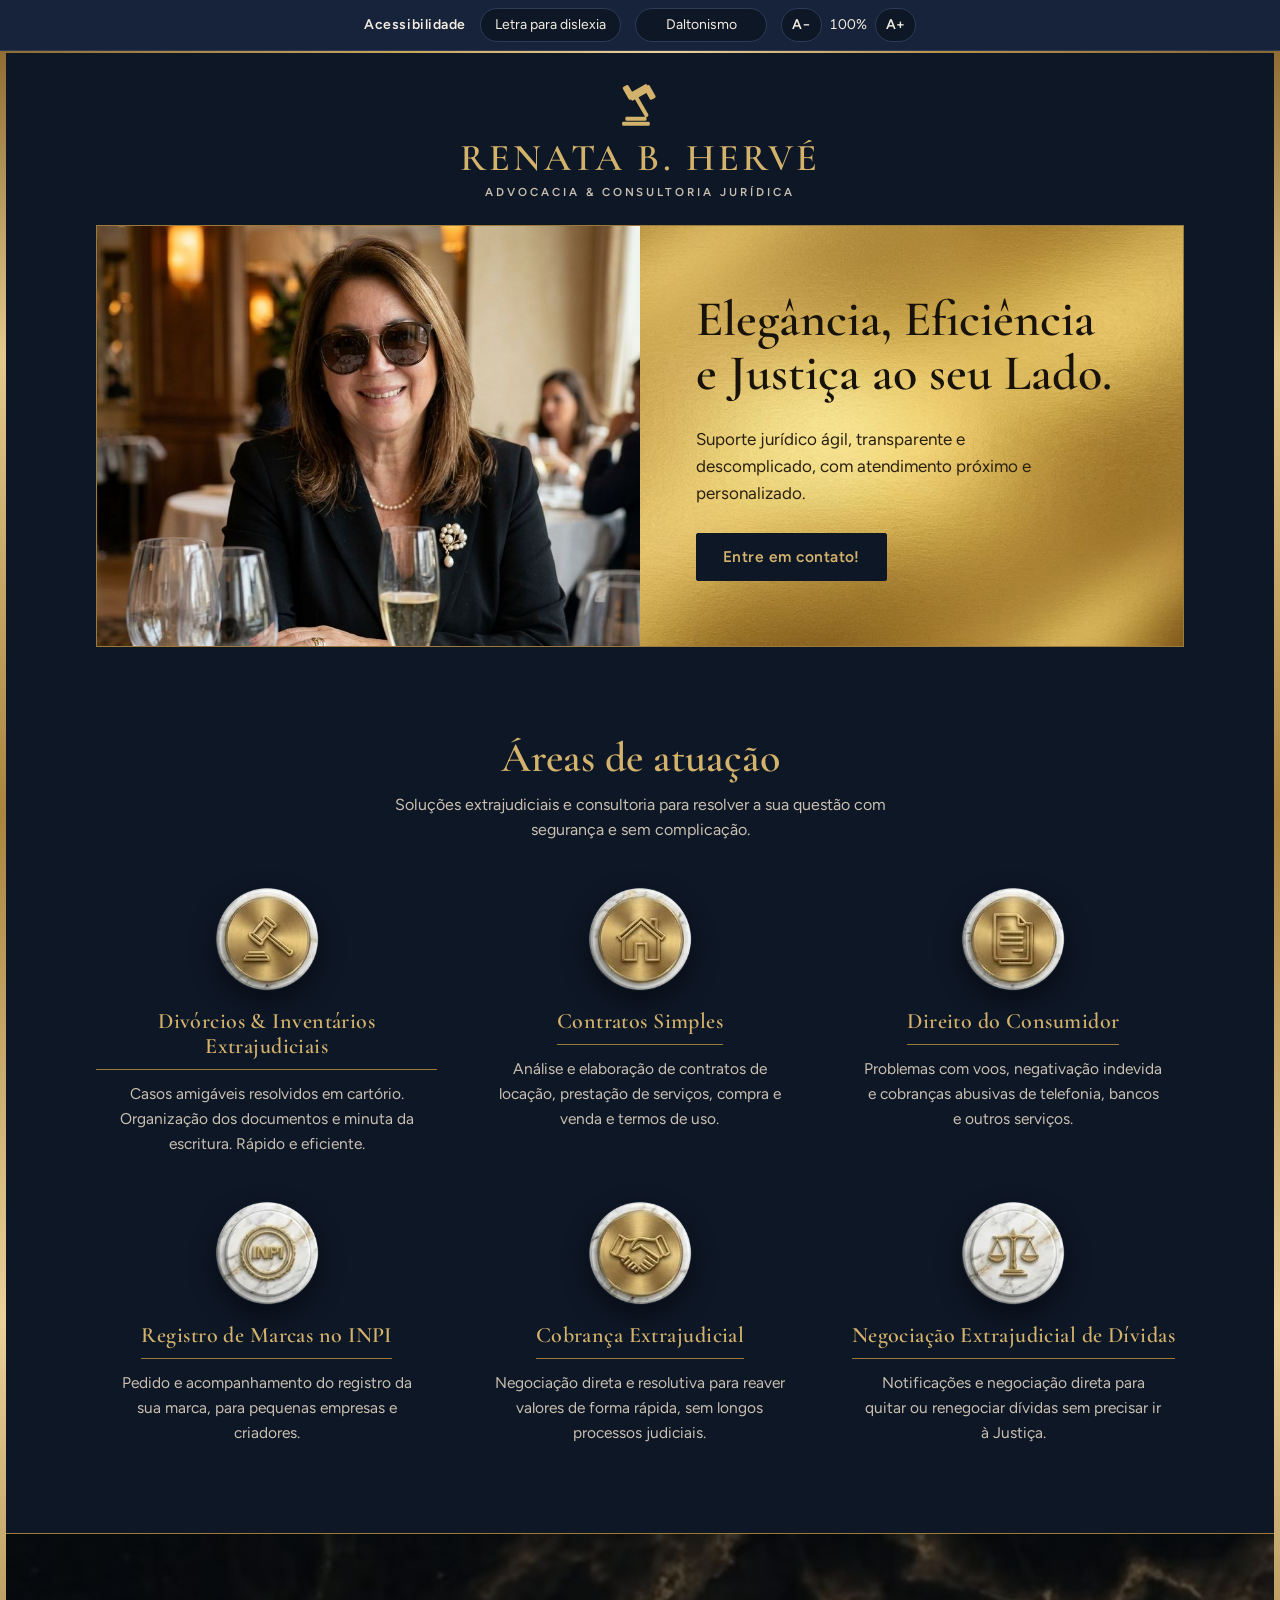
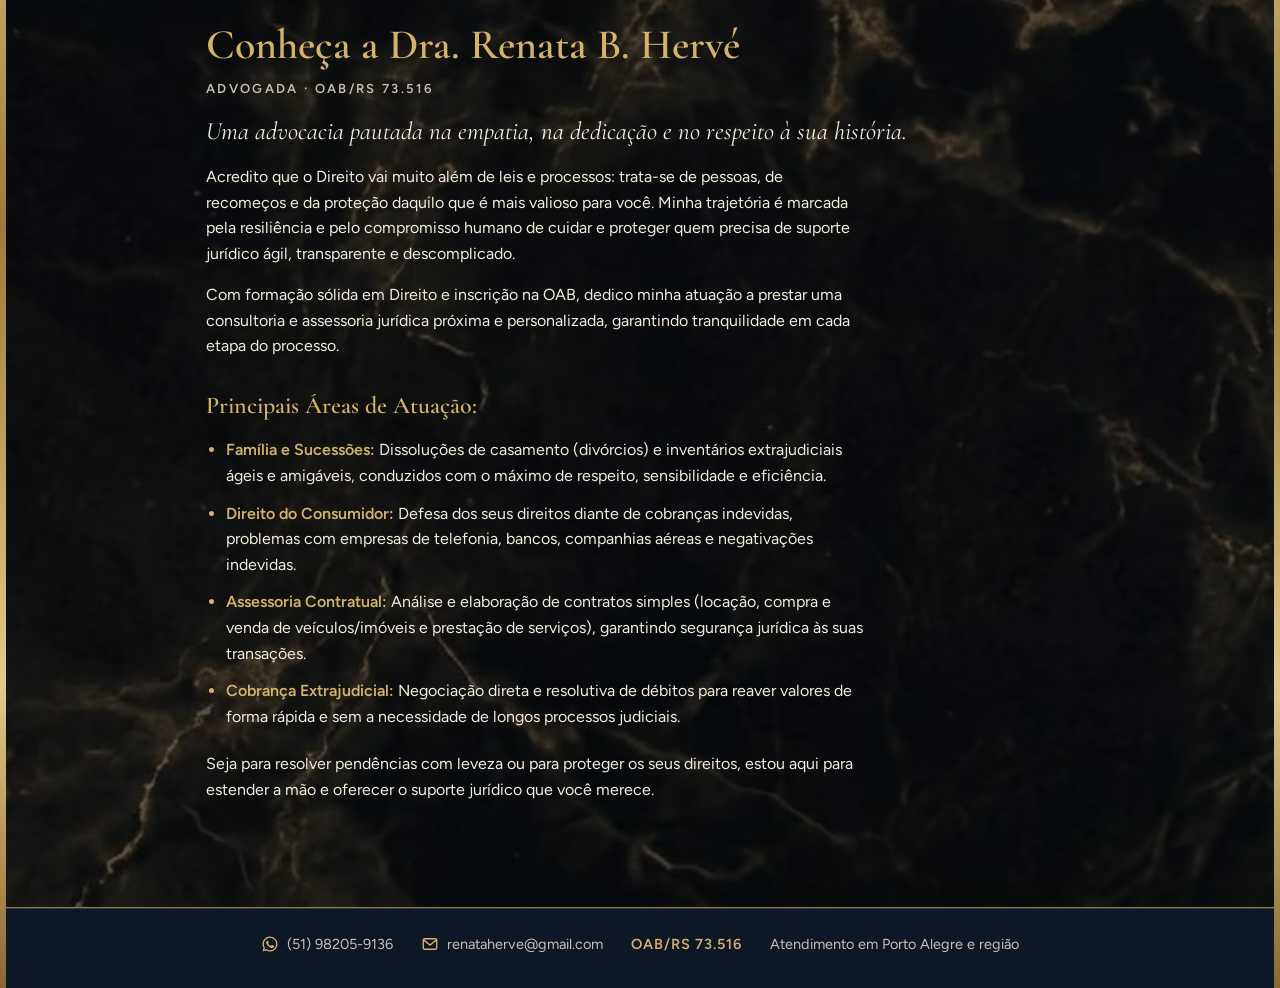
==== commit 9f255768: "Advocacia: número da OAB no Sobre e no rodapé Co-Authored-By: Claude Opus 5.5 (1M context) <noreply@" ====
--- a/advocacia/index.html
+++ b/advocacia/index.html
@@ -81,6 +81,8 @@
 .sobre { background: linear-gradient(rgba(8,10,14,.62), rgba(8,10,14,.62)), #0b0b0b url("img/fundo-marmore.jpg") center / cover no-repeat; border-block: 1px solid var(--gold-deep); }
 .sobre .wrap { max-width: 900px; }
 .sobre .titulo { text-align: left; }
+.oab-sobre { margin: -4px 0 14px; font-size: 13px; font-weight: 600; letter-spacing: .18em; text-transform: uppercase; color: var(--ink-soft); }
+.rodape .oab { color: var(--gold); font-weight: 600; letter-spacing: .06em; }
 .sobre-lead { font-family: var(--font-display); font-size: clamp(21px, 2.2vw, 25px); line-height: 1.3; color: var(--ink); margin: 0 0 22px; font-style: italic; }
 .sobre-texto p { margin: 0 0 16px; max-width: 66ch; }
 .sobre-texto h3 { font-family: var(--font-display); font-weight: 600; font-size: 24px; color: var(--gold); margin: 28px 0 12px; }
@@ -199,6 +201,7 @@
     <div class="wrap">
       <div class="sobre-texto">
         <h2 class="titulo" id="sobre-titulo">Conheça a Dra. Renata B. Hervé</h2>
+        <p class="oab-sobre">Advogada · OAB/RS 73.516</p>
         <p class="sobre-lead">Uma advocacia pautada na empatia, na dedicação e no respeito à sua história.</p>
         <p>Acredito que o Direito vai muito além de leis e processos: trata-se de pessoas, de recomeços e da proteção daquilo que é mais valioso para você. Minha trajetória é marcada pela resiliência e pelo compromisso humano de cuidar e proteger quem precisa de suporte jurídico ágil, transparente e descomplicado.</p>
         <p>Com formação sólida em Direito e inscrição na OAB, dedico minha atuação a prestar uma consultoria e assessoria jurídica próxima e personalizada, garantindo tranquilidade em cada etapa do processo.</p>
@@ -220,6 +223,7 @@
   <div class="wrap">
     <a href="https://wa.me/5551982059136" target="_blank" rel="noopener"><svg viewBox="0 0 24 24" fill="currentColor" aria-hidden="true"><path d="M12 2a10 10 0 0 0-8.6 15.1L2 22l5-1.3A10 10 0 1 0 12 2zm0 18.2a8.2 8.2 0 0 1-4.2-1.2l-.3-.2-3 .8.8-2.9-.2-.3A8.2 8.2 0 1 1 12 20.2zm4.5-6.1c-.2-.1-1.5-.7-1.7-.8s-.4-.1-.6.1-.7.8-.8 1-.3.2-.5.1a6.7 6.7 0 0 1-3.3-2.9c-.3-.4.2-.4.7-1.4.1-.2 0-.3 0-.4l-.8-1.8c-.2-.5-.4-.4-.6-.4h-.5a1 1 0 0 0-.7.3 3 3 0 0 0-.9 2.2 5.1 5.1 0 0 0 1.1 2.7 11.6 11.6 0 0 0 4.4 3.9c1.6.7 2.3.8 3.1.6a2.7 2.7 0 0 0 1.8-1.2 2.2 2.2 0 0 0 .2-1.3c-.1-.1-.3-.2-.5-.3z"/></svg>(51) 98205-9136</a>
     <a href="mailto:renataherve@gmail.com"><svg viewBox="0 0 24 24" fill="none" stroke="currentColor" stroke-width="1.8" aria-hidden="true"><rect x="3" y="5" width="18" height="14" rx="2"/><path d="m3.5 6.5 8.5 7 8.5-7"/></svg>renataherve@gmail.com</a>
+    <span class="oab">OAB/RS 73.516</span>
     <span>Atendimento em Porto Alegre e região</span>
   </div>
 </footer>
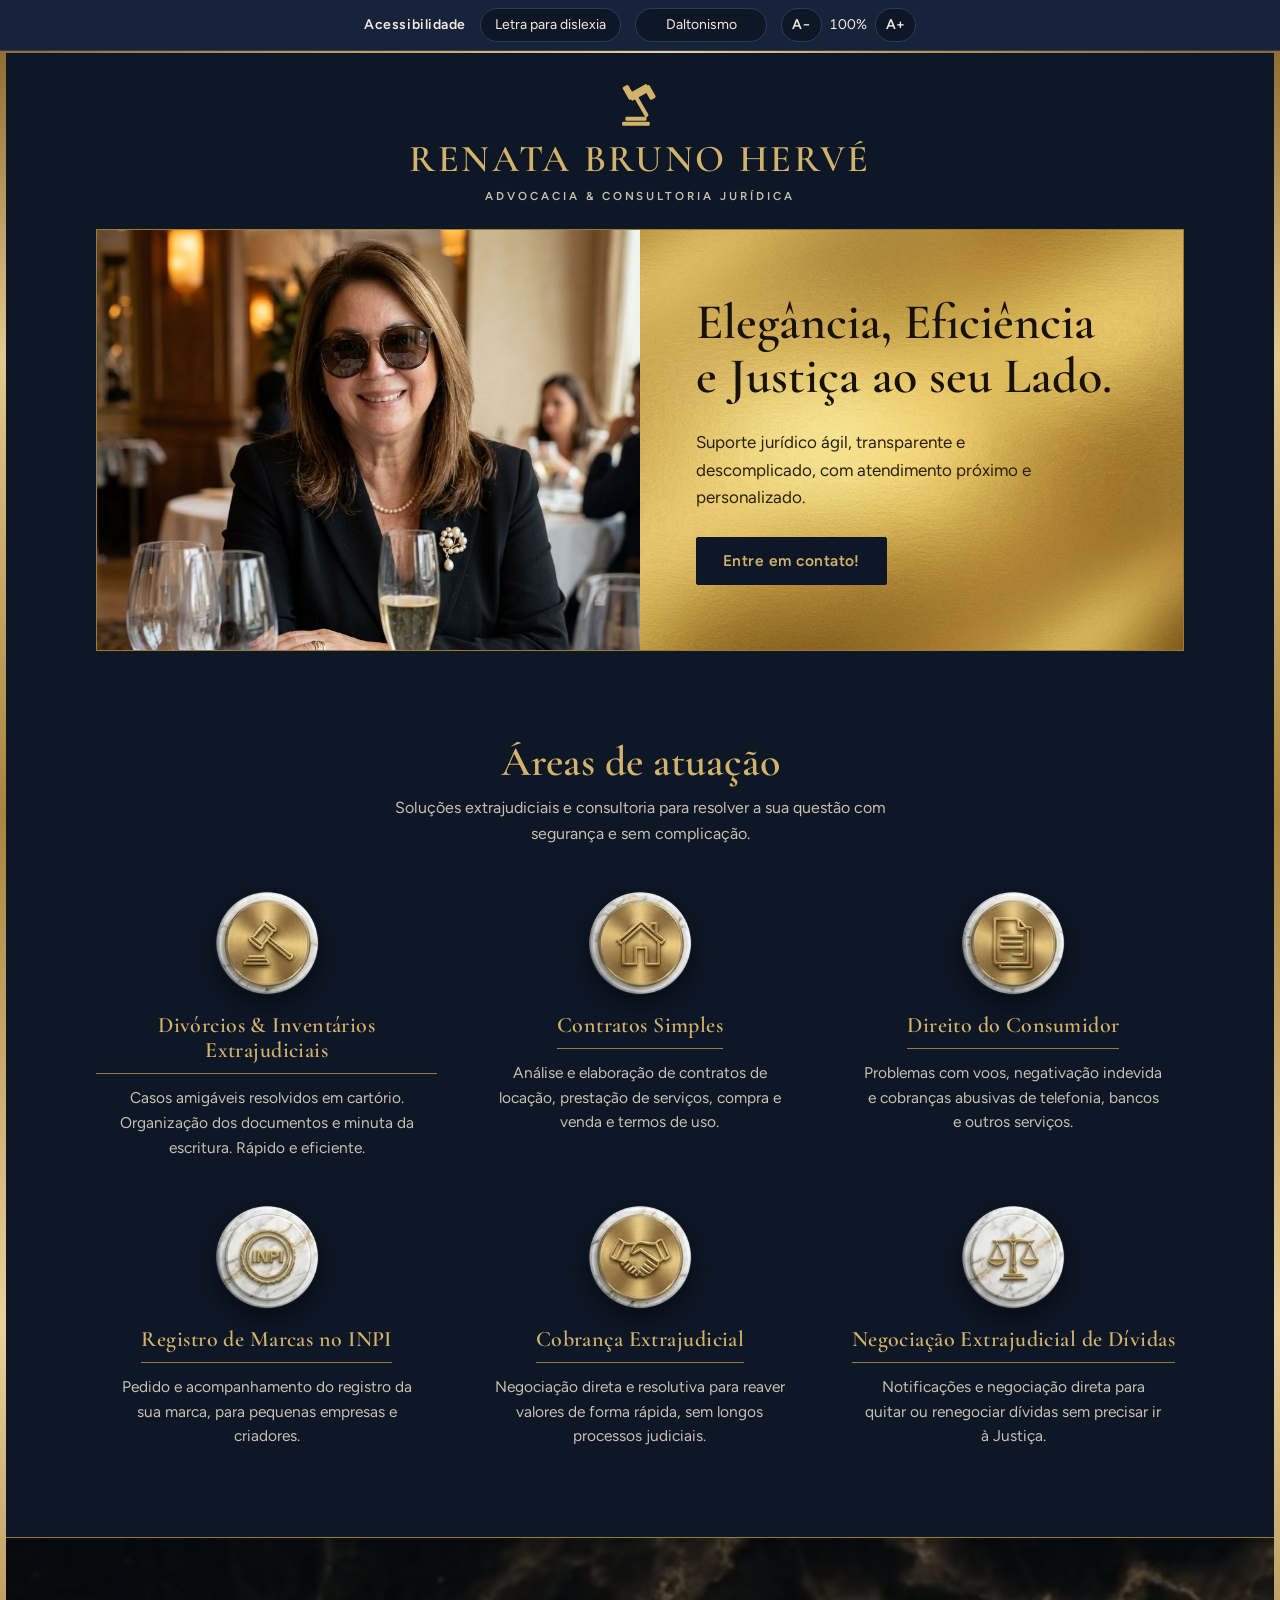
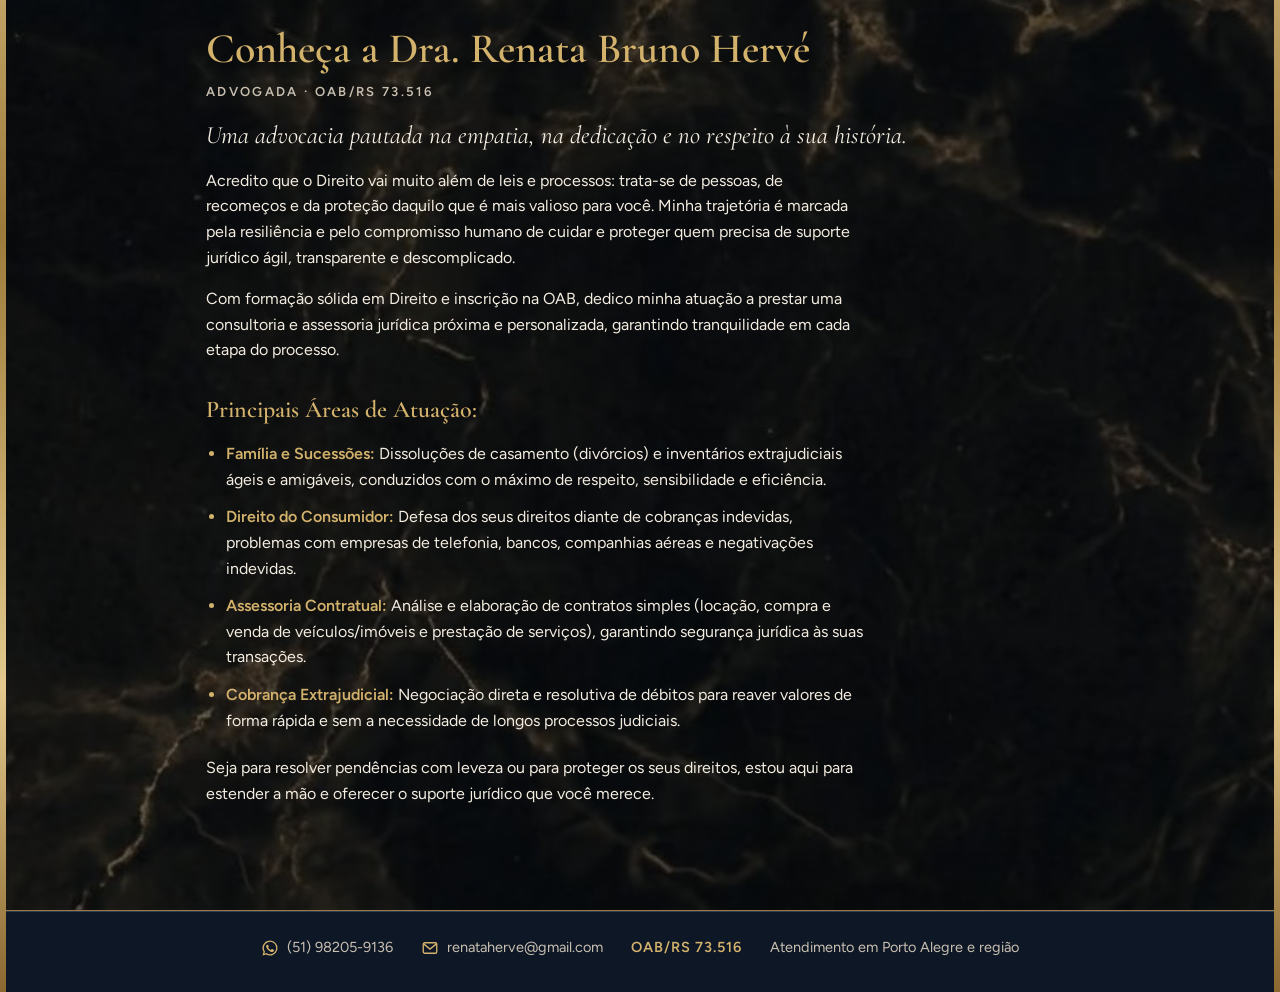
==== commit 5760633c: "Advocacia: nome completo Renata Bruno Hervé Co-Authored-By: Claude Opus 5.5 (1M context) <noreply@an" ====
--- a/advocacia/index.html
+++ b/advocacia/index.html
@@ -3,8 +3,8 @@
 <head>
 <meta charset="utf-8">
 <meta name="viewport" content="width=device-width, initial-scale=1, viewport-fit=cover">
-<title>Renata B. Hervé · Advocacia e Consultoria Jurídica</title>
-<meta name="description" content="Dra. Renata B. Hervé: família e sucessões, direito do consumidor, contratos, cobrança extrajudicial e registro de marcas. Atendimento próximo e descomplicado.">
+<title>Renata Bruno Hervé · Advocacia e Consultoria Jurídica</title>
+<meta name="description" content="Dra. Renata Bruno Hervé: família e sucessões, direito do consumidor, contratos, cobrança extrajudicial e registro de marcas. Atendimento próximo e descomplicado.">
 <link rel="preconnect" href="https://fonts.googleapis.com">
 <link rel="preconnect" href="https://fonts.gstatic.com" crossorigin>
 <link rel="stylesheet" href="https://fonts.googleapis.com/css2?family=Cormorant+Garamond:wght@500;600&family=Figtree:wght@400;500;600&display=swap">
@@ -46,7 +46,7 @@
 .topo { text-align: center; padding-block: 28px 24px; }
 .marca { display: inline-flex; flex-direction: column; align-items: center; gap: 6px; text-decoration: none; }
 .marca svg { width: 52px; height: 52px; color: var(--gold); }
-.marca-nome { font-family: var(--font-display); font-weight: 600; font-size: clamp(28px, 4vw, 38px); letter-spacing: .08em; line-height: 1; color: var(--gold); }
+.marca-nome { font-family: var(--font-display); font-weight: 600; font-size: clamp(23px, 6.2vw, 38px); letter-spacing: .07em; line-height: 1.1; text-align: center; text-wrap: balance; color: var(--gold); }
 .marca-sub { font-size: 11.5px; font-weight: 600; letter-spacing: .26em; text-transform: uppercase; color: var(--ink-soft); }
 
 /* Destaque: foto e painel dourado lado a lado */
@@ -132,7 +132,7 @@
 <div class="pagina">
 <div class="fio"></div>
 <header class="topo">
-  <a class="marca" href="./" aria-label="Renata B. Hervé, Advocacia e Consultoria Jurídica, início">
+  <a class="marca" href="./" aria-label="Renata Bruno Hervé, Advocacia e Consultoria Jurídica, início">
     <svg viewBox="0 0 64 64" fill="currentColor" aria-hidden="true">
       <rect x="18" y="9" width="26" height="10" rx="2" transform="rotate(-30 31 14)"/>
       <rect x="14" y="5" width="8" height="18" rx="2" transform="rotate(-30 18 14)"/>
@@ -141,7 +141,7 @@
       <rect x="10" y="50" width="34" height="5" rx="1.5"/>
       <rect x="14" y="44" width="26" height="5" rx="1.5"/>
     </svg>
-    <span class="marca-nome">RENATA B. HERVÉ</span>
+    <span class="marca-nome">RENATA BRUNO HERVÉ</span>
     <span class="marca-sub">Advocacia &amp; Consultoria Jurídica</span>
   </a>
 </header>
@@ -149,7 +149,7 @@
 <main>
   <div class="wrap">
     <section class="destaque" aria-labelledby="titulo-principal">
-      <figure class="destaque-foto"><img src="../img/renata.jpg" alt="Dra. Renata B. Hervé sorrindo, sentada à mesa de um restaurante" width="896" height="1195"></figure>
+      <figure class="destaque-foto"><img src="../img/renata.jpg" alt="Dra. Renata Bruno Hervé sorrindo, sentada à mesa de um restaurante" width="896" height="1195"></figure>
       <div class="destaque-painel">
         <h1 id="titulo-principal">Elegância, Eficiência e Justiça ao seu Lado.</h1>
         <p>Suporte jurídico ágil, transparente e descomplicado, com atendimento próximo e personalizado.</p>
@@ -200,7 +200,7 @@
   <section class="secao sobre" id="sobre" aria-labelledby="sobre-titulo">
     <div class="wrap">
       <div class="sobre-texto">
-        <h2 class="titulo" id="sobre-titulo">Conheça a Dra. Renata B. Hervé</h2>
+        <h2 class="titulo" id="sobre-titulo">Conheça a Dra. Renata Bruno Hervé</h2>
         <p class="oab-sobre">Advogada · OAB/RS 73.516</p>
         <p class="sobre-lead">Uma advocacia pautada na empatia, na dedicação e no respeito à sua história.</p>
         <p>Acredito que o Direito vai muito além de leis e processos: trata-se de pessoas, de recomeços e da proteção daquilo que é mais valioso para você. Minha trajetória é marcada pela resiliência e pelo compromisso humano de cuidar e proteger quem precisa de suporte jurídico ágil, transparente e descomplicado.</p>
